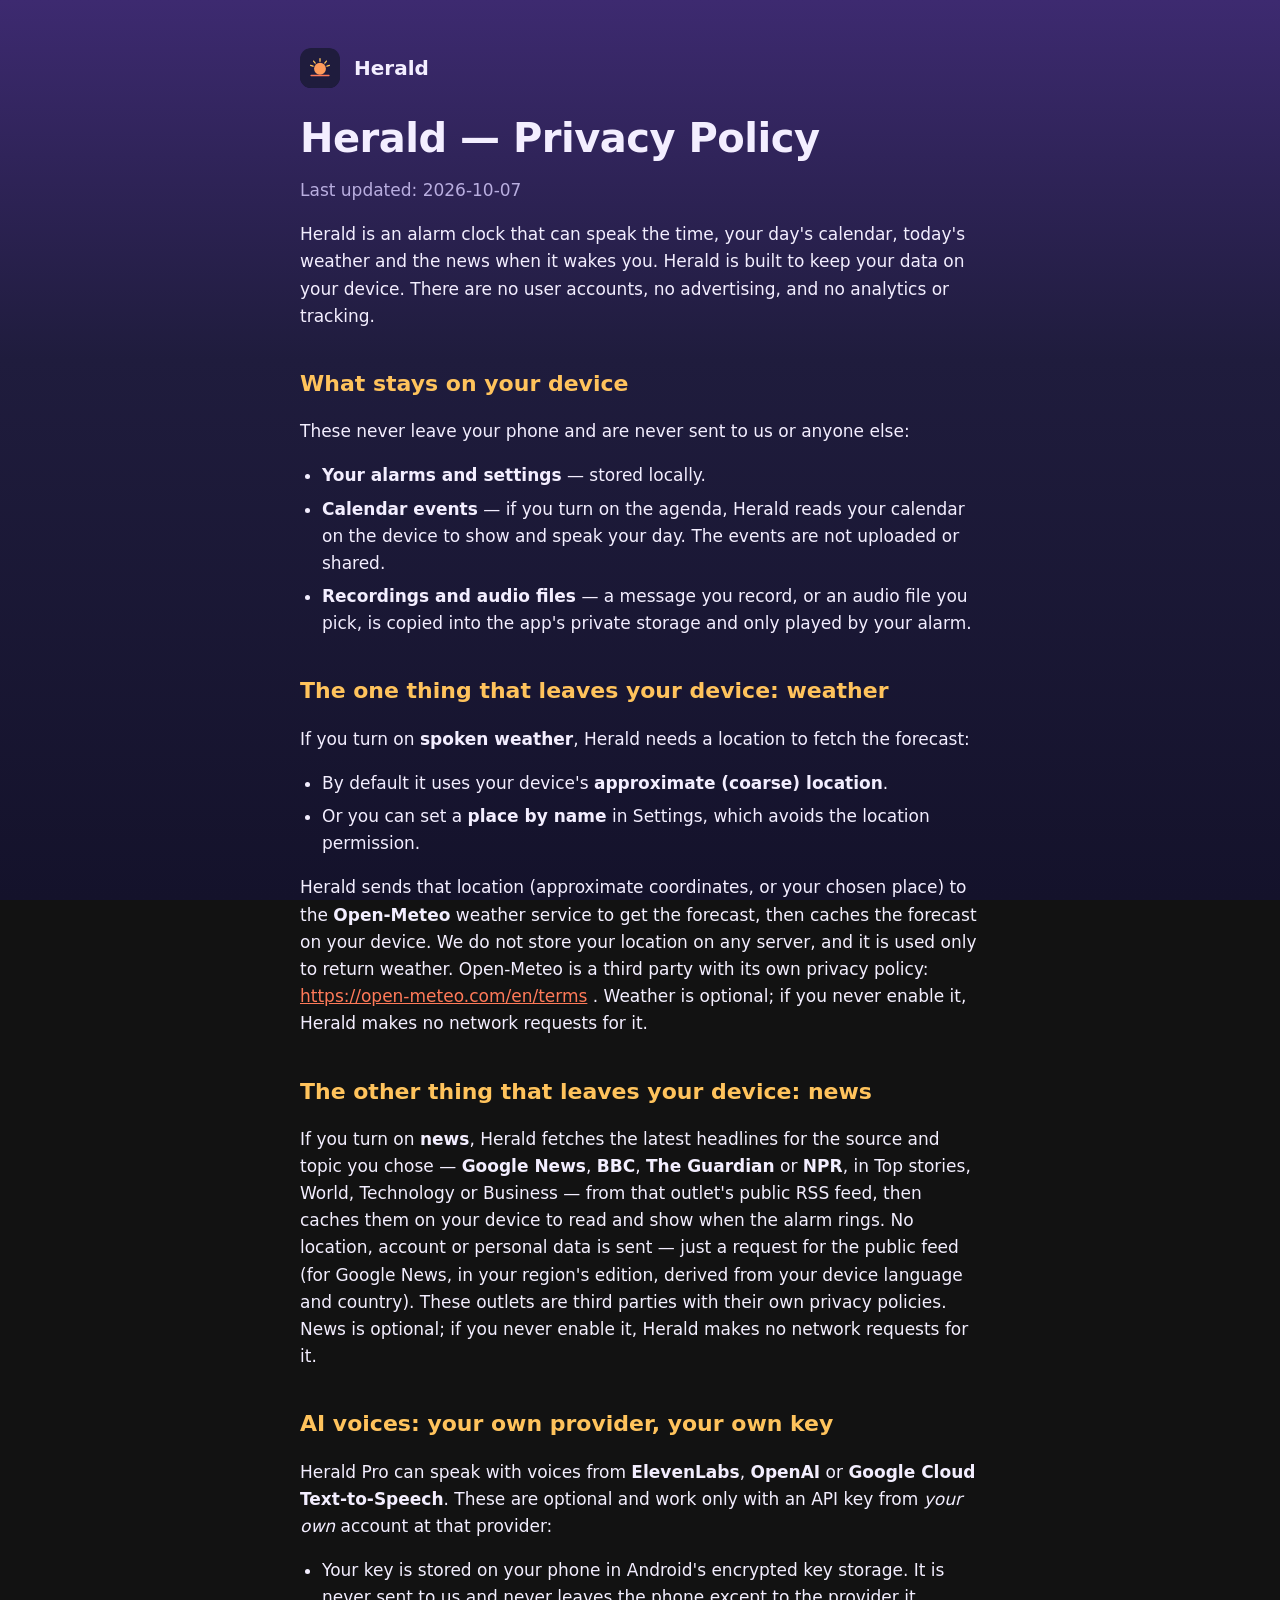
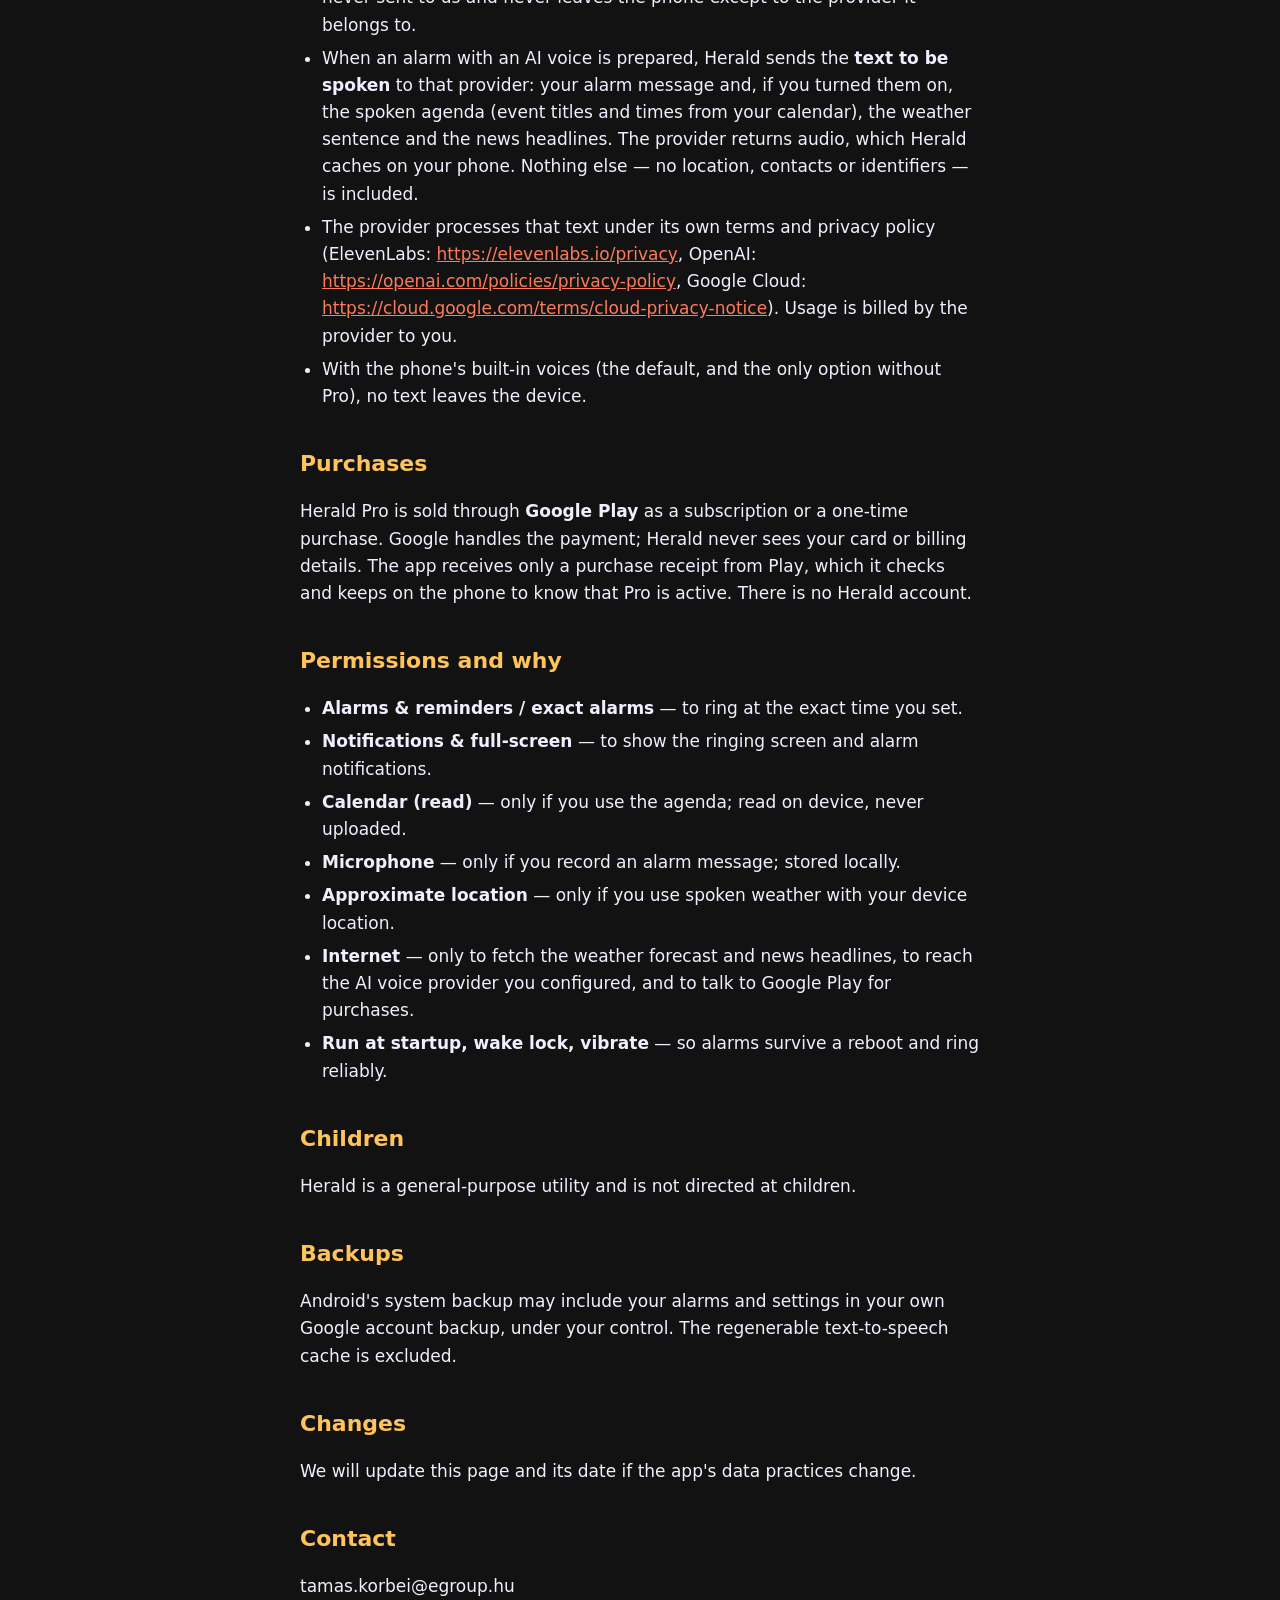
==== privacy.html @ 9652ef7a "Herald site: landing page and privacy policy Static pages for GitHub Pages; the policy is rendered f" ====
<!doctype html>
<html lang="en">
<head>
<meta charset="utf-8">
<meta name="viewport" content="width=device-width,initial-scale=1">
<title>Herald — Privacy Policy</title>
<meta name="description" content="How the Herald alarm clock for Android handles your data: everything stays on your phone except the optional weather, news and AI-voice requests you turn on.">
<link rel="stylesheet" href="style.css">
</head>
<body>
<main>
<header><svg class="mark" viewBox="0 0 108 108" width="40" height="40" aria-hidden="true"><rect width="108" height="108" rx="24" fill="#1F1C3D"/><path d="M54,36 L54,29 M41.1,40.7 L36.6,35.3 M66.9,40.7 L71.4,35.3 M35.2,49.2 L28.6,46.8 M72.8,49.2 L79.4,46.8" stroke="#FFC35C" stroke-width="3.5" stroke-linecap="round" fill="none"/><circle cx="54" cy="56" r="16" fill="#FF9C5B"/><path d="M30,74 L78,74" stroke="#FF7A59" stroke-width="4" stroke-linecap="round"/></svg><a href="./">Herald</a></header>
<h1>Herald — Privacy Policy</h1>
<p class="muted">Last updated: 2026-10-07</p>
<p>Herald is an alarm clock that can speak the time, your day's calendar, today's weather and the news when it wakes you. Herald is built to keep your data on your device. There are no user accounts, no advertising, and no analytics or tracking.</p>
<h2>What stays on your device</h2>
<p>These never leave your phone and are never sent to us or anyone else:</p>
<ul>
<li><strong>Your alarms and settings</strong> — stored locally.</li>
<li><strong>Calendar events</strong> — if you turn on the agenda, Herald reads your calendar on the device to show and speak your day. The events are not uploaded or shared.</li>
<li><strong>Recordings and audio files</strong> — a message you record, or an audio file you pick, is copied into the app's private storage and only played by your alarm.</li>
</ul>
<h2>The one thing that leaves your device: weather</h2>
<p>If you turn on <strong>spoken weather</strong>, Herald needs a location to fetch the forecast:</p>
<ul>
<li>By default it uses your device's <strong>approximate (coarse) location</strong>.</li>
<li>Or you can set a <strong>place by name</strong> in Settings, which avoids the location permission.</li>
</ul>
<p>Herald sends that location (approximate coordinates, or your chosen place) to the <strong>Open-Meteo</strong> weather service to get the forecast, then caches the forecast on your device. We do not store your location on any server, and it is used only to return weather. Open-Meteo is a third party with its own privacy policy: <a href="https://open-meteo.com/en/terms">https://open-meteo.com/en/terms</a> . Weather is optional; if you never enable it, Herald makes no network requests for it.</p>
<h2>The other thing that leaves your device: news</h2>
<p>If you turn on <strong>news</strong>, Herald fetches the latest headlines for the source and topic you chose — <strong>Google News</strong>, <strong>BBC</strong>, <strong>The Guardian</strong> or <strong>NPR</strong>, in Top stories, World, Technology or Business — from that outlet's public RSS feed, then caches them on your device to read and show when the alarm rings. No location, account or personal data is sent — just a request for the public feed (for Google News, in your region's edition, derived from your device language and country). These outlets are third parties with their own privacy policies. News is optional; if you never enable it, Herald makes no network requests for it.</p>
<h2>AI voices: your own provider, your own key</h2>
<p>Herald Pro can speak with voices from <strong>ElevenLabs</strong>, <strong>OpenAI</strong> or <strong>Google Cloud Text-to-Speech</strong>. These are optional and work only with an API key from <em>your own</em> account at that provider:</p>
<ul>
<li>Your key is stored on your phone in Android's encrypted key storage. It is never sent to us and never leaves the phone except to the provider it belongs to.</li>
<li>When an alarm with an AI voice is prepared, Herald sends the <strong>text to be spoken</strong> to that provider: your alarm message and, if you turned them on, the spoken agenda (event titles and times from your calendar), the weather sentence and the news headlines. The provider returns audio, which Herald caches on your phone. Nothing else — no location, contacts or identifiers — is included.</li>
<li>The provider processes that text under its own terms and privacy policy (ElevenLabs: <a href="https://elevenlabs.io/privacy">https://elevenlabs.io/privacy</a>, OpenAI: <a href="https://openai.com/policies/privacy-policy">https://openai.com/policies/privacy-policy</a>, Google Cloud: <a href="https://cloud.google.com/terms/cloud-privacy-notice">https://cloud.google.com/terms/cloud-privacy-notice</a>). Usage is billed by the provider to you.</li>
<li>With the phone's built-in voices (the default, and the only option without Pro), no text leaves the device.</li>
</ul>
<h2>Purchases</h2>
<p>Herald Pro is sold through <strong>Google Play</strong> as a subscription or a one-time purchase. Google handles the payment; Herald never sees your card or billing details. The app receives only a purchase receipt from Play, which it checks and keeps on the phone to know that Pro is active. There is no Herald account.</p>
<h2>Permissions and why</h2>
<ul>
<li><strong>Alarms &amp; reminders / exact alarms</strong> — to ring at the exact time you set.</li>
<li><strong>Notifications &amp; full-screen</strong> — to show the ringing screen and alarm notifications.</li>
<li><strong>Calendar (read)</strong> — only if you use the agenda; read on device, never uploaded.</li>
<li><strong>Microphone</strong> — only if you record an alarm message; stored locally.</li>
<li><strong>Approximate location</strong> — only if you use spoken weather with your device location.</li>
<li><strong>Internet</strong> — only to fetch the weather forecast and news headlines, to reach the AI voice provider you configured, and to talk to Google Play for purchases.</li>
<li><strong>Run at startup, wake lock, vibrate</strong> — so alarms survive a reboot and ring reliably.</li>
</ul>
<h2>Children</h2>
<p>Herald is a general-purpose utility and is not directed at children.</p>
<h2>Backups</h2>
<p>Android's system backup may include your alarms and settings in your own Google account backup, under your control. The regenerable text-to-speech cache is excluded.</p>
<h2>Changes</h2>
<p>We will update this page and its date if the app's data practices change.</p>
<h2>Contact</h2>
<p>tamas.korbei@egroup.hu</p>
</main>
</body>
</html>
---- style.css ----
:root{--bg:#14122B;--card:#1F1C3D;--fg:#F3EEFF;--muted:#B9AEE0;--amber:#FFC35C;--coral:#FF7A59;--mint:#8FE3C4}
*{box-sizing:border-box}
html{color-scheme:dark}
body{margin:0;background:linear-gradient(180deg,#3D2A70 0,#1F1C3D 40%,#14122B 100%) fixed;color:var(--fg);
     font:17px/1.6 system-ui,-apple-system,"Segoe UI",Roboto,sans-serif}
main{max-width:720px;margin:0 auto;padding:48px 20px 80px}
header{display:flex;align-items:center;gap:14px;margin-bottom:28px}
header a{color:inherit;text-decoration:none;font-weight:700;font-size:20px}
.mark{width:40px;height:40px;border-radius:11px;background:linear-gradient(180deg,#3D2A70,#14122B);display:grid;place-items:center}
h1{font-size:40px;line-height:1.1;margin:0 0 8px;letter-spacing:-.5px}
h2{font-size:22px;margin:36px 0 10px;color:var(--amber)}
p,li{color:var(--fg)}
.muted{color:var(--muted)}
a{color:var(--coral)}
ul{padding-left:22px}
li{margin:6px 0}
.card{background:rgba(31,28,61,.75);border:1px solid rgba(255,255,255,.08);border-radius:20px;padding:22px 24px;margin:18px 0}
.cta{display:inline-block;margin-top:12px;padding:12px 22px;border-radius:999px;background:linear-gradient(90deg,var(--coral),var(--amber));color:#2A1B4F;font-weight:800;text-decoration:none}
footer{margin-top:48px;color:var(--muted);font-size:14px}
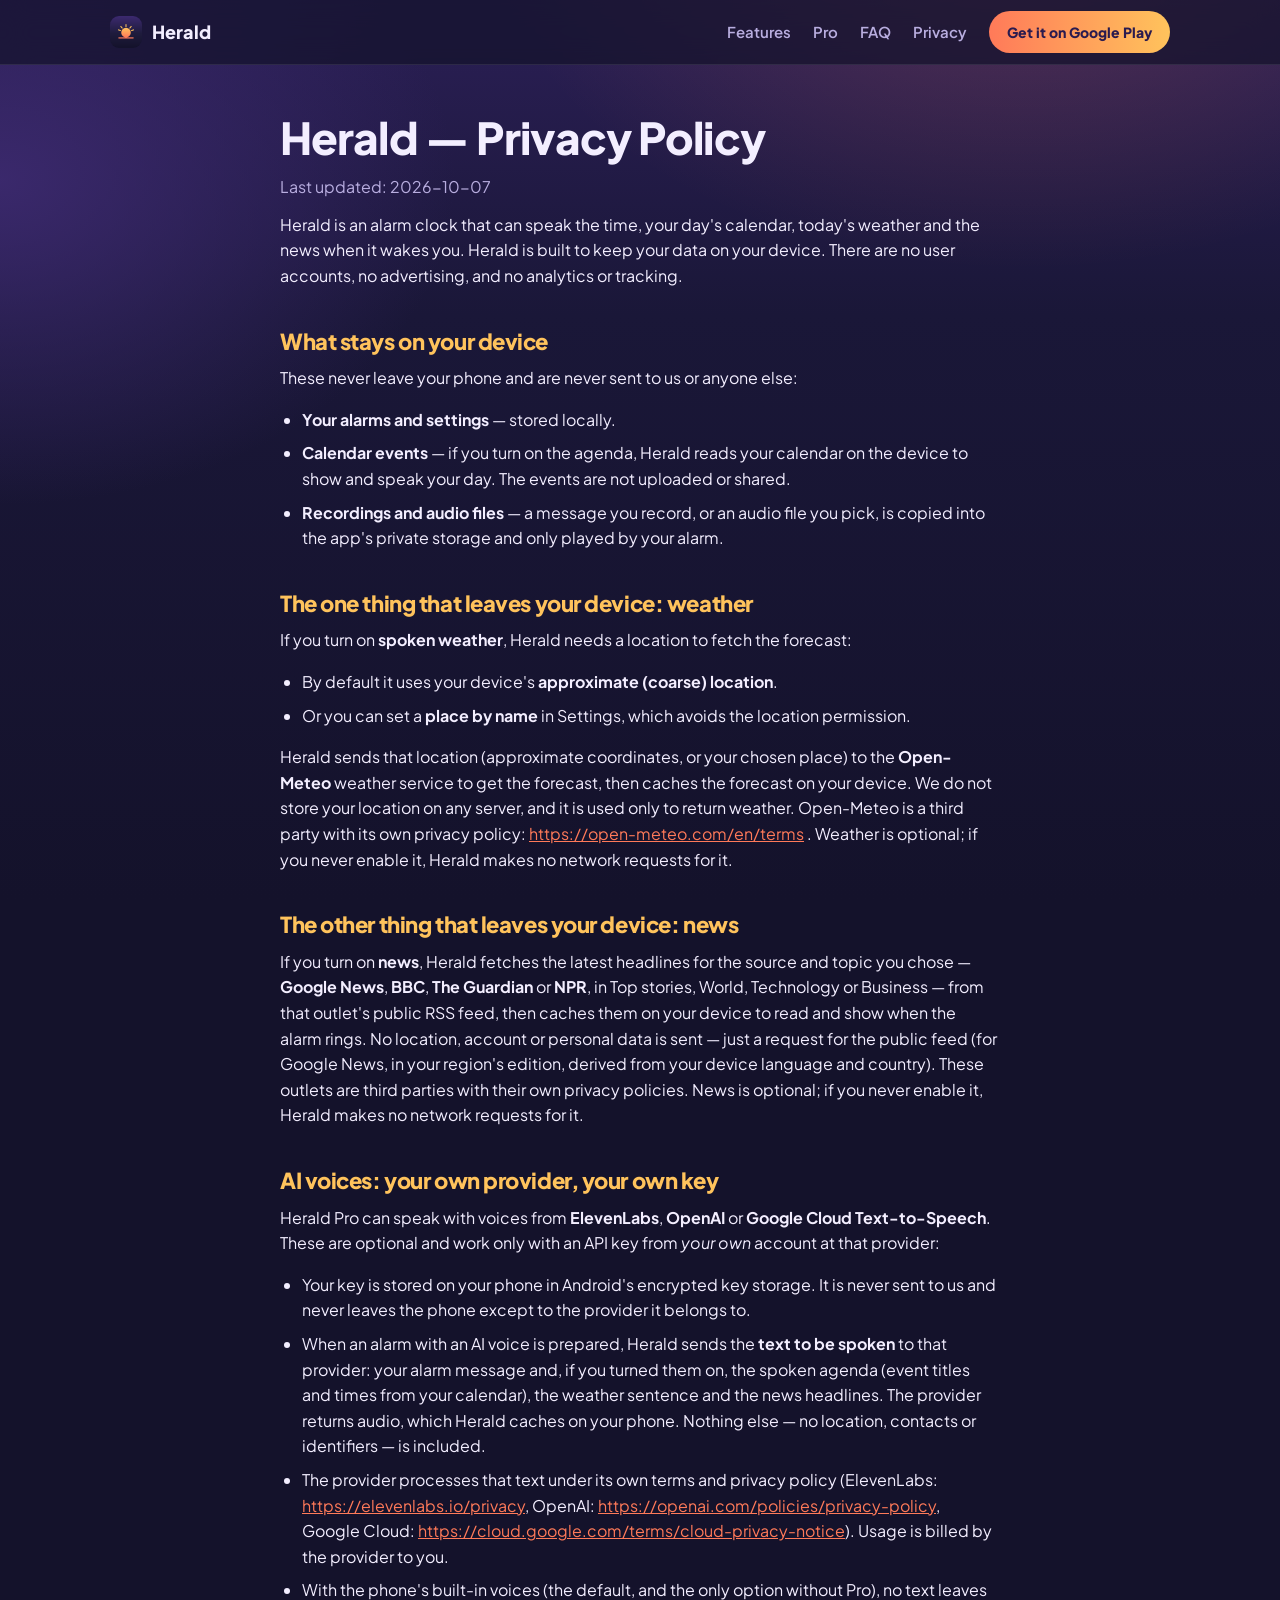
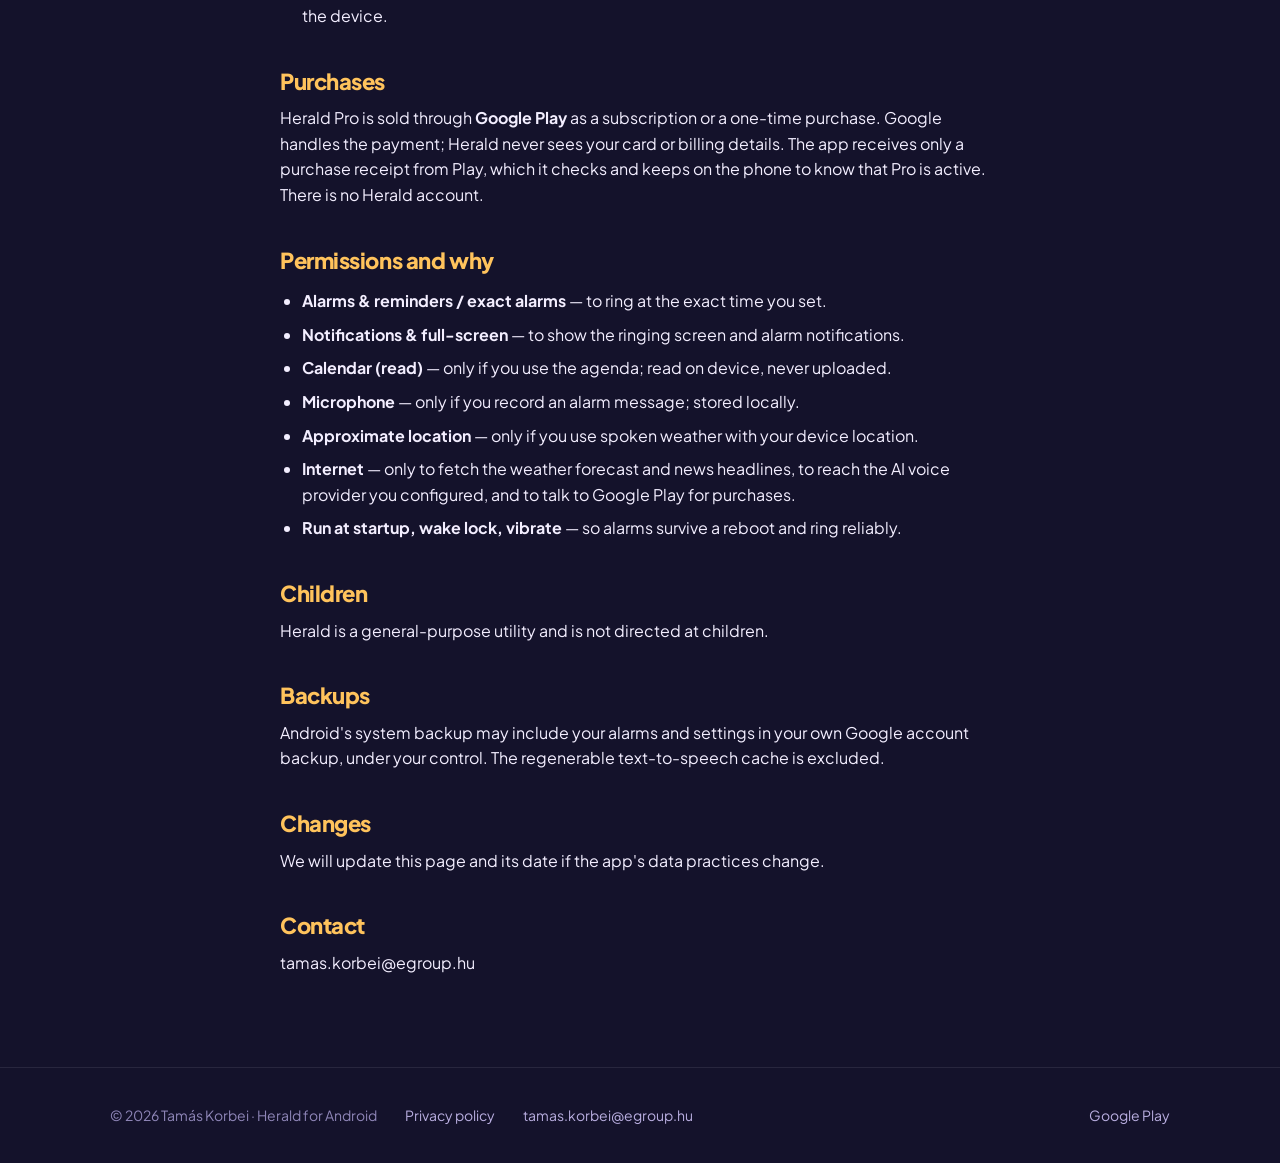
==== commit 5f56904f: "Full landing page: hero, sample morning, features, screens, Pro pricing, privacy, FAQ Co-Authored-By" ====
--- a/privacy.html
+++ b/privacy.html
@@ -5,11 +5,27 @@
 <meta name="viewport" content="width=device-width,initial-scale=1">
 <title>Herald — Privacy Policy</title>
 <meta name="description" content="How the Herald alarm clock for Android handles your data: everything stays on your phone except the optional weather, news and AI-voice requests you turn on.">
+<link rel="icon" href="img/icon-512.png">
+<link rel="preconnect" href="https://fonts.googleapis.com">
+<link rel="stylesheet" href="https://fonts.googleapis.com/css2?family=Plus+Jakarta+Sans:wght@500;600;700;800&display=swap">
 <link rel="stylesheet" href="style.css">
 </head>
 <body>
-<main>
-<header><svg class="mark" viewBox="0 0 108 108" width="40" height="40" aria-hidden="true"><rect width="108" height="108" rx="24" fill="#1F1C3D"/><path d="M54,36 L54,29 M41.1,40.7 L36.6,35.3 M66.9,40.7 L71.4,35.3 M35.2,49.2 L28.6,46.8 M72.8,49.2 L79.4,46.8" stroke="#FFC35C" stroke-width="3.5" stroke-linecap="round" fill="none"/><circle cx="54" cy="56" r="16" fill="#FF9C5B"/><path d="M30,74 L78,74" stroke="#FF7A59" stroke-width="4" stroke-linecap="round"/></svg><a href="./">Herald</a></header>
+
+<div class="nav">
+  <div class="wrap">
+    <a class="brand" href="./"><img src="img/icon-512.png" alt="" width="32" height="32">Herald</a>
+    <nav>
+      <a href="./#features">Features</a>
+      <a href="./#pro">Pro</a>
+      <a href="./#faq">FAQ</a>
+      <a href="privacy.html">Privacy</a>
+    </nav>
+    <a class="btn btn-primary" href="https://play.google.com/store/apps/details?id=hu.korbei.herald">Get it on Google Play</a>
+  </div>
+</div>
+
+<main class="doc">
 <h1>Herald — Privacy Policy</h1>
 <p class="muted">Last updated: 2026-10-07</p>
 <p>Herald is an alarm clock that can speak the time, your day's calendar, today's weather and the news when it wakes you. Herald is built to keep your data on your device. There are no user accounts, no advertising, and no analytics or tracking.</p>
@@ -58,5 +74,15 @@
 <h2>Contact</h2>
 <p>tamas.korbei@egroup.hu</p>
 </main>
+
+<footer>
+  <div class="wrap">
+    <span>© 2026 Tamás Korbei · Herald for Android</span>
+    <a href="privacy.html">Privacy policy</a>
+    <a href="mailto:tamas.korbei@egroup.hu">tamas.korbei@egroup.hu</a>
+    <a class="sp" href="https://play.google.com/store/apps/details?id=hu.korbei.herald">Google Play</a>
+  </div>
+</footer>
+
 </body>
 </html>
--- a/style.css
+++ b/style.css
@@ -1,19 +1,130 @@
-:root{--bg:#14122B;--card:#1F1C3D;--fg:#F3EEFF;--muted:#B9AEE0;--amber:#FFC35C;--coral:#FF7A59;--mint:#8FE3C4}
+/* Herald site — Daybreak palette, dark by design (matches the app). */
+:root{
+  --bg:#14122B; --bg2:#1F1C3D; --sky:#3D2A70; --card:rgba(31,28,61,.72); --line:rgba(243,238,255,.09);
+  --fg:#F3EEFF; --muted:#B9AEE0; --dim:#8F86B8;
+  --amber:#FFC35C; --coral:#FF7A59; --mint:#8FE3C4; --lilac:#C9B8FF; --ink:#2A1B4F;
+  --grad:linear-gradient(90deg,var(--coral),var(--amber));
+  --radius:22px; --max:1100px;
+}
 *{box-sizing:border-box}
-html{color-scheme:dark}
-body{margin:0;background:linear-gradient(180deg,#3D2A70 0,#1F1C3D 40%,#14122B 100%) fixed;color:var(--fg);
-     font:17px/1.6 system-ui,-apple-system,"Segoe UI",Roboto,sans-serif}
-main{max-width:720px;margin:0 auto;padding:48px 20px 80px}
-header{display:flex;align-items:center;gap:14px;margin-bottom:28px}
-header a{color:inherit;text-decoration:none;font-weight:700;font-size:20px}
-.mark{width:40px;height:40px;border-radius:11px;background:linear-gradient(180deg,#3D2A70,#14122B);display:grid;place-items:center}
-h1{font-size:40px;line-height:1.1;margin:0 0 8px;letter-spacing:-.5px}
-h2{font-size:22px;margin:36px 0 10px;color:var(--amber)}
-p,li{color:var(--fg)}
-.muted{color:var(--muted)}
+html{color-scheme:dark;scroll-behavior:smooth;-webkit-text-size-adjust:100%}
+body{margin:0;background:var(--bg);color:var(--fg);font:16px/1.6 "Plus Jakarta Sans",system-ui,-apple-system,"Segoe UI",Roboto,sans-serif}
+body::before{content:"";position:fixed;inset:0;z-index:-1;background:
+  radial-gradient(900px 600px at 80% -10%,rgba(255,122,89,.22),transparent 60%),
+  radial-gradient(700px 500px at 0% 20%,rgba(61,42,112,.9),transparent 65%),
+  linear-gradient(180deg,#2B1F56 0,#1A1738 35%,#14122B 100%)}
+img{max-width:100%;display:block}
 a{color:var(--coral)}
-ul{padding-left:22px}
-li{margin:6px 0}
-.card{background:rgba(31,28,61,.75);border:1px solid rgba(255,255,255,.08);border-radius:20px;padding:22px 24px;margin:18px 0}
-.cta{display:inline-block;margin-top:12px;padding:12px 22px;border-radius:999px;background:linear-gradient(90deg,var(--coral),var(--amber));color:#2A1B4F;font-weight:800;text-decoration:none}
-footer{margin-top:48px;color:var(--muted);font-size:14px}
+h1,h2,h3{line-height:1.12;letter-spacing:-.02em;margin:0;text-wrap:balance}
+h1{font-size:clamp(38px,6vw,64px);font-weight:800}
+h2{font-size:clamp(28px,4vw,40px);font-weight:800}
+h3{font-size:20px;font-weight:700}
+p{margin:0}
+.wrap{max-width:var(--max);margin:0 auto;padding-inline:20px}
+.eyebrow{display:inline-block;font-size:12px;font-weight:800;letter-spacing:.16em;text-transform:uppercase;color:var(--amber);margin-bottom:14px}
+.lead{font-size:clamp(17px,2vw,20px);color:var(--muted);max-width:60ch}
+section{padding-block:clamp(56px,9vw,110px)}
+.btn{display:inline-flex;align-items:center;gap:10px;padding:14px 24px;border-radius:999px;font-weight:800;text-decoration:none;transition:transform .15s}
+.btn:hover{transform:translateY(-1px)}
+.btn-primary{background:var(--grad);color:var(--ink)}
+.btn-ghost{color:var(--fg);border:1px solid rgba(243,238,255,.22)}
+.btn svg{width:20px;height:20px}
+
+/* nav */
+.nav{position:sticky;top:0;z-index:10;backdrop-filter:blur(14px);background:rgba(20,18,43,.72);border-bottom:1px solid var(--line)}
+.nav .wrap{display:flex;align-items:center;gap:22px;height:64px}
+.brand{display:flex;align-items:center;gap:10px;color:var(--fg);text-decoration:none;font-weight:800;font-size:18px}
+.brand img{width:32px;height:32px;border-radius:9px}
+.nav nav{margin-left:auto;display:flex;gap:22px}
+.nav nav a{color:var(--muted);text-decoration:none;font-weight:600;font-size:15px}
+.nav nav a:hover{color:var(--fg)}
+.nav .btn{padding:10px 18px;font-size:14px}
+@media (max-width:720px){.nav nav{display:none}}
+
+/* hero */
+.hero .wrap{display:grid;grid-template-columns:1.1fr .9fr;gap:48px;align-items:center}
+.hero-actions{display:flex;flex-wrap:wrap;gap:12px;margin-top:28px}
+.hero-note{margin-top:16px;color:var(--dim);font-size:14px}
+.phone{width:min(320px,80vw);margin:0 auto;padding:12px;border-radius:44px;background:#0B0A18;box-shadow:0 40px 90px rgba(0,0,0,.55),0 0 0 1px rgba(255,255,255,.08)}
+.phone img{border-radius:34px}
+.hero .phone{transform:rotate(-2deg)}
+@media (max-width:860px){.hero .wrap{grid-template-columns:1fr}.hero .phone{transform:none;margin-top:12px}}
+
+/* sample morning */
+.sample{background:var(--card);border:1px solid var(--line);border-radius:var(--radius);padding:28px;max-width:760px;margin:36px auto 0}
+.sample ol{list-style:none;margin:0;padding:0;display:grid;gap:14px}
+.sample li{display:grid;grid-template-columns:34px 1fr;gap:14px;align-items:start}
+.sample .dot{width:34px;height:34px;border-radius:10px;display:grid;place-items:center;font-size:16px}
+.sample .who{font-size:12px;font-weight:800;letter-spacing:.12em;text-transform:uppercase;color:var(--dim)}
+.sample q{font-size:17px}
+.sample q::before,.sample q::after{color:var(--amber)}
+
+/* features */
+.grid{display:grid;grid-template-columns:repeat(3,1fr);gap:18px;margin-top:40px}
+@media (max-width:900px){.grid{grid-template-columns:repeat(2,1fr)}}
+@media (max-width:560px){.grid{grid-template-columns:1fr}}
+.feature{background:var(--card);border:1px solid var(--line);border-radius:var(--radius);padding:24px}
+.feature .ico{width:44px;height:44px;border-radius:13px;display:grid;place-items:center;margin-bottom:16px;color:var(--ink)}
+.feature p{color:var(--muted);margin-top:8px;font-size:15px}
+.tag{display:inline-block;margin-top:14px;font-size:11px;font-weight:800;letter-spacing:.12em;text-transform:uppercase;padding:4px 10px;border-radius:999px;background:rgba(255,195,92,.14);color:var(--amber)}
+.tag.free{background:rgba(143,227,196,.14);color:var(--mint)}
+
+/* screens */
+.screens{display:grid;grid-template-columns:repeat(4,1fr);gap:22px;margin-top:40px}
+@media (max-width:900px){.screens{grid-template-columns:repeat(2,1fr)}}
+.screens figure{margin:0;text-align:center}
+.screens .phone{width:100%;padding:8px;border-radius:30px}
+.screens .phone img{border-radius:24px}
+.screens figcaption{margin-top:14px;color:var(--muted);font-size:14px}
+
+/* pro */
+.pro-head{display:grid;grid-template-columns:1fr 1fr;gap:40px;align-items:end}
+@media (max-width:860px){.pro-head{grid-template-columns:1fr}}
+.compare{margin-top:36px;border:1px solid var(--line);border-radius:var(--radius);overflow:hidden;background:var(--card)}
+.compare table{width:100%;border-collapse:collapse;font-size:15px}
+.compare th,.compare td{padding:14px 18px;border-bottom:1px solid var(--line);text-align:left}
+.compare th{font-size:12px;letter-spacing:.12em;text-transform:uppercase;color:var(--dim)}
+.compare td:nth-child(2),.compare td:nth-child(3),.compare th:nth-child(2),.compare th:nth-child(3){text-align:center;width:110px}
+.compare tr:last-child td{border-bottom:0}
+.yes{color:var(--mint);font-weight:800}.no{color:var(--dim)}
+.plans{display:grid;grid-template-columns:repeat(3,1fr);gap:18px;margin-top:28px}
+@media (max-width:760px){.plans{grid-template-columns:1fr}}
+.plan{background:var(--card);border:1px solid var(--line);border-radius:var(--radius);padding:24px;position:relative}
+.plan.hot{border-color:var(--amber);box-shadow:0 0 0 1px var(--amber) inset}
+.plan .badge{position:absolute;top:-12px;right:18px;background:var(--grad);color:var(--ink);font-size:11px;font-weight:800;letter-spacing:.1em;text-transform:uppercase;padding:5px 10px;border-radius:999px}
+.plan .name{font-size:13px;font-weight:800;letter-spacing:.12em;text-transform:uppercase;color:var(--dim)}
+.plan .price{font-size:36px;font-weight:800;margin-top:6px;font-variant-numeric:tabular-nums}
+.plan .price small{font-size:14px;font-weight:600;color:var(--muted)}
+.plan p{color:var(--muted);margin-top:10px;font-size:14px}
+.fine{margin-top:18px;color:var(--dim);font-size:13px;max-width:70ch}
+
+/* privacy strip */
+.privacy{background:var(--bg2)}
+.privacy .wrap{display:grid;grid-template-columns:1fr 1fr;gap:40px;align-items:center}
+@media (max-width:860px){.privacy .wrap{grid-template-columns:1fr}}
+.checks{list-style:none;padding:0;margin:20px 0 0;display:grid;gap:10px}
+.checks li{display:flex;gap:12px;align-items:start;color:var(--muted)}
+.checks li::before{content:"\2713";color:var(--mint);font-weight:800;flex:none}
+
+/* faq */
+.faq{max-width:760px;margin:36px auto 0;display:grid;gap:10px}
+details{background:var(--card);border:1px solid var(--line);border-radius:16px;padding:16px 20px}
+summary{cursor:pointer;font-weight:700;list-style:none;display:flex;justify-content:space-between;align-items:center}
+summary::-webkit-details-marker{display:none}
+summary::after{content:"+";color:var(--amber);font-size:22px;font-weight:300}
+details[open] summary::after{content:"\2013"}
+details p{color:var(--muted);margin-top:10px}
+
+/* footer */
+footer{border-top:1px solid var(--line);padding-block:36px;color:var(--dim);font-size:14px}
+footer .wrap{display:flex;flex-wrap:wrap;gap:12px 28px;align-items:center}
+footer a{color:var(--muted);text-decoration:none}
+footer .sp{margin-left:auto}
+
+/* policy page */
+.doc{max-width:760px;margin:0 auto;padding:48px 20px 80px}
+.doc h1{font-size:clamp(32px,5vw,44px);margin-bottom:8px}
+.doc h2{font-size:22px;margin:40px 0 10px;color:var(--amber)}
+.doc p{margin:12px 0}
+.doc ul{padding-left:22px}.doc li{margin:8px 0}
+.doc .muted{color:var(--muted)}
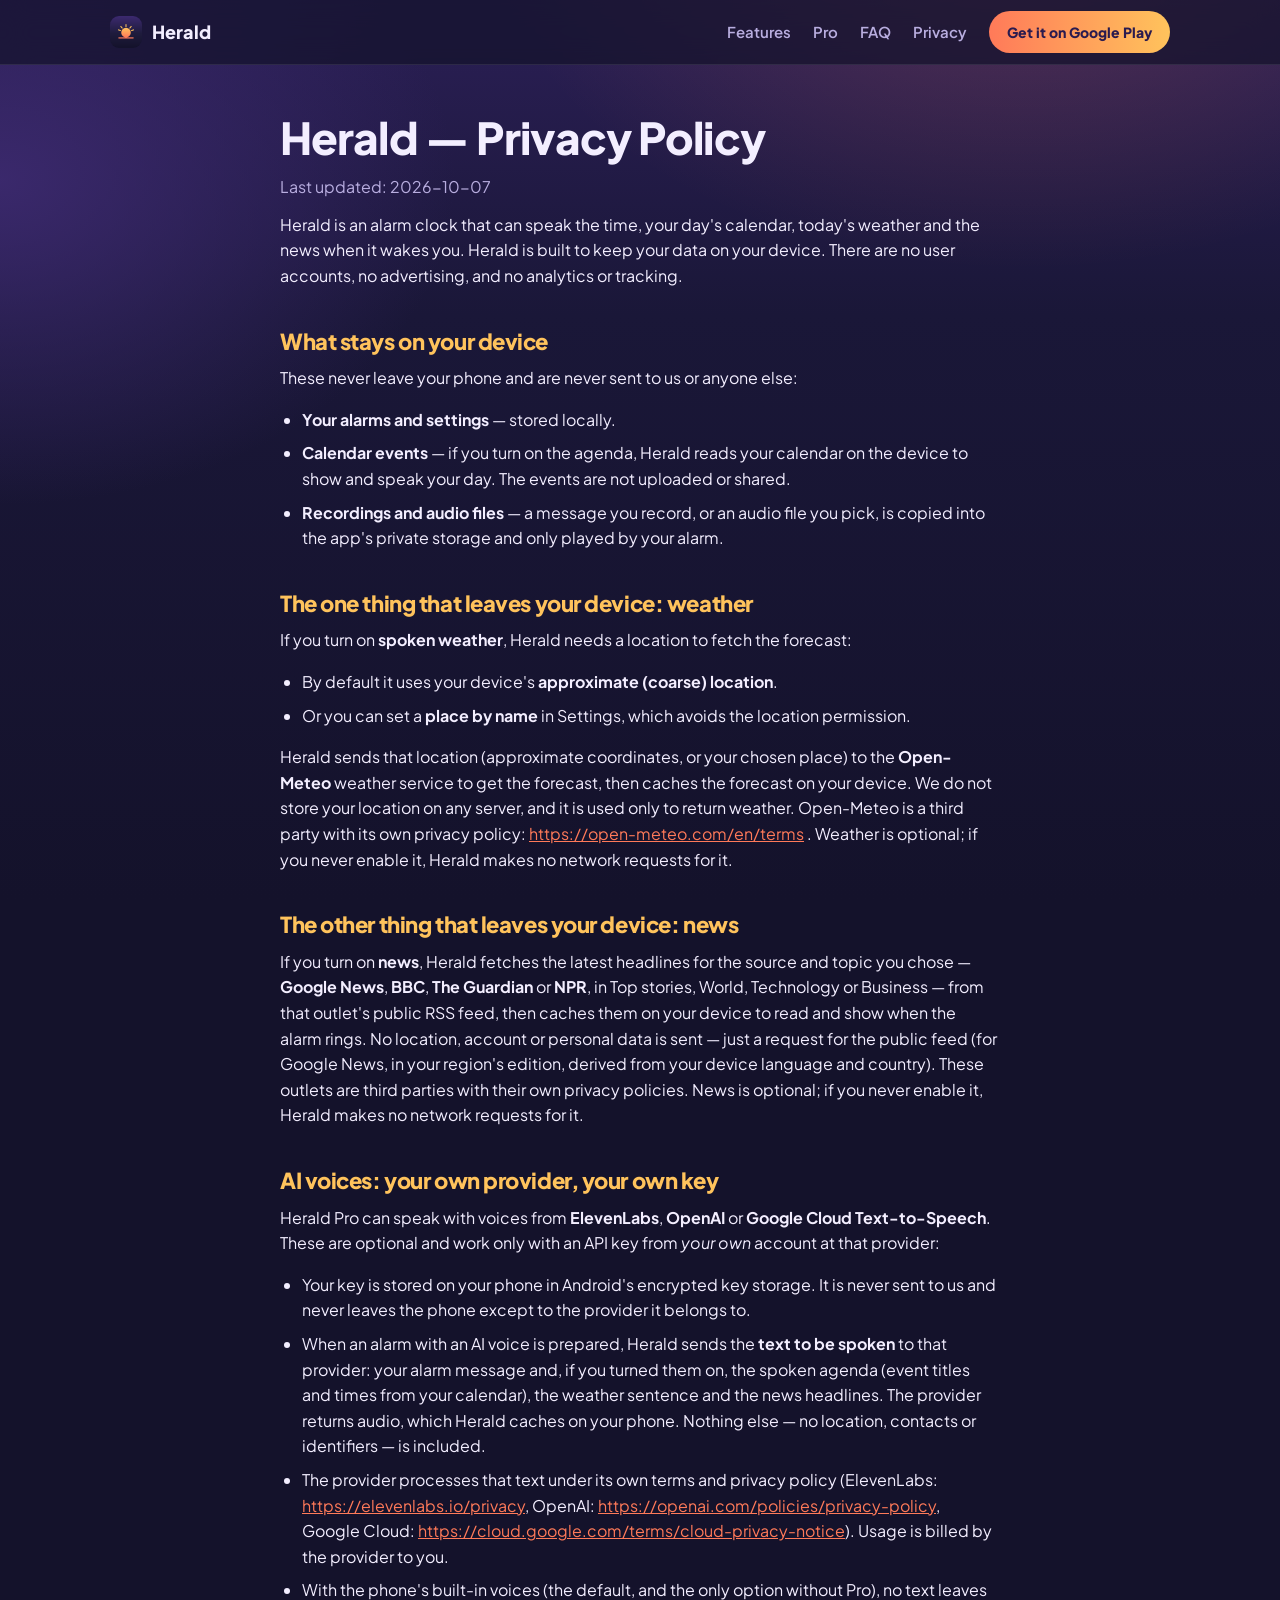
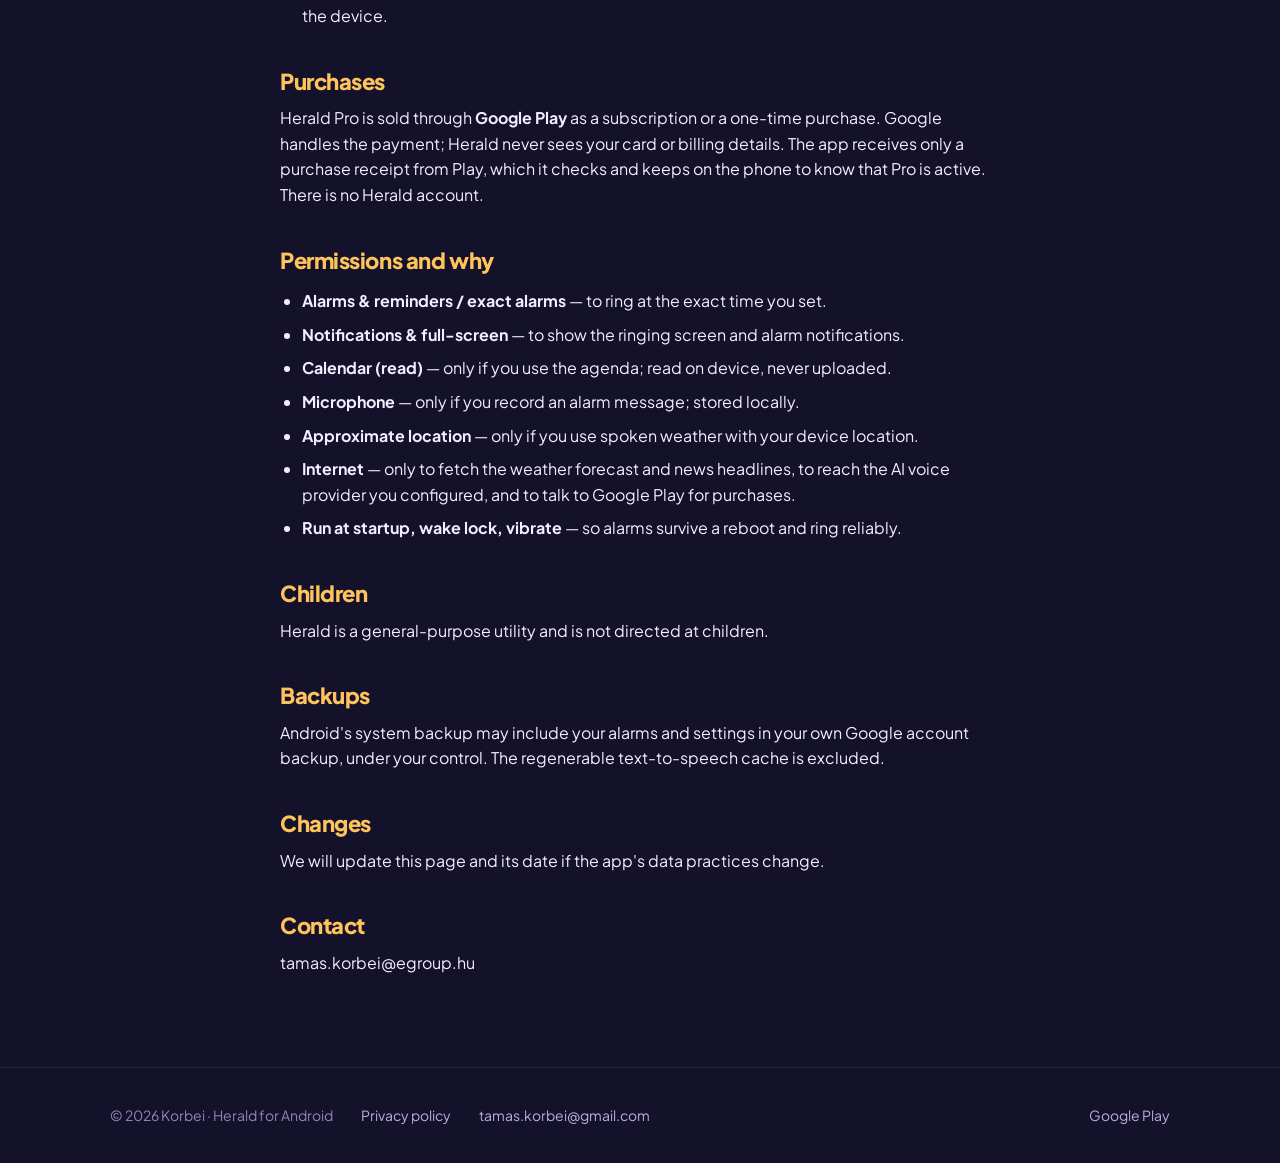
==== commit 4d46bc16: "Restore scroll animations after footer edit; match the policy page footer Co-Authored-By: Claude Fab" ====
--- a/privacy.html
+++ b/privacy.html
@@ -77,9 +77,9 @@
 
 <footer>
   <div class="wrap">
-    <span>© 2026 Tamás Korbei · Herald for Android</span>
+    <span>© 2026 Korbei · Herald for Android</span>
     <a href="privacy.html">Privacy policy</a>
-    <a href="mailto:tamas.korbei@egroup.hu">tamas.korbei@egroup.hu</a>
+    <a href="mailto:tamas.korbei@gmail.com">tamas.korbei@gmail.com</a>
     <a class="sp" href="https://play.google.com/store/apps/details?id=hu.korbei.herald">Google Play</a>
   </div>
 </footer>
--- a/style.css
+++ b/style.css
@@ -13,7 +13,7 @@
   radial-gradient(900px 600px at 80% -10%,rgba(255,122,89,.22),transparent 60%),
   radial-gradient(700px 500px at 0% 20%,rgba(61,42,112,.9),transparent 65%),
   linear-gradient(180deg,#2B1F56 0,#1A1738 35%,#14122B 100%)}
-img{max-width:100%;display:block}
+img{max-width:100%;height:auto;display:block}
 a{color:var(--coral)}
 h1,h2,h3{line-height:1.12;letter-spacing:-.02em;margin:0;text-wrap:balance}
 h1{font-size:clamp(38px,6vw,64px);font-weight:800}
@@ -128,3 +128,19 @@
 .doc p{margin:12px 0}
 .doc ul{padding-left:22px}.doc li{margin:8px 0}
 .doc .muted{color:var(--muted)}
+
+/* scroll reveal — progressive: without JS everything is simply visible */
+.js .reveal{opacity:0;transform:translateY(26px);transition:opacity .7s ease,transform .8s cubic-bezier(.2,.7,.2,1);transition-delay:var(--d,0s);will-change:opacity,transform}
+.js .reveal.in{opacity:1;transform:none}
+.js .reveal-scale{transform:translateY(26px) scale(.96)}
+.js .reveal-scale.in{transform:none}
+@keyframes float{0%,100%{transform:rotate(-2deg) translateY(0)}50%{transform:rotate(-2deg) translateY(-12px)}}
+.js .hero .phone.in{animation:float 7s ease-in-out 1s infinite}
+@media (max-width:860px){.js .hero .phone.in{animation:none}}
+.nav{transition:box-shadow .3s}
+.nav.scrolled{box-shadow:0 10px 30px rgba(0,0,0,.35)}
+@media (prefers-reduced-motion:reduce){
+  .js .reveal{opacity:1;transform:none;transition:none}
+  .js .hero .phone.in{animation:none}
+  html{scroll-behavior:auto}
+}
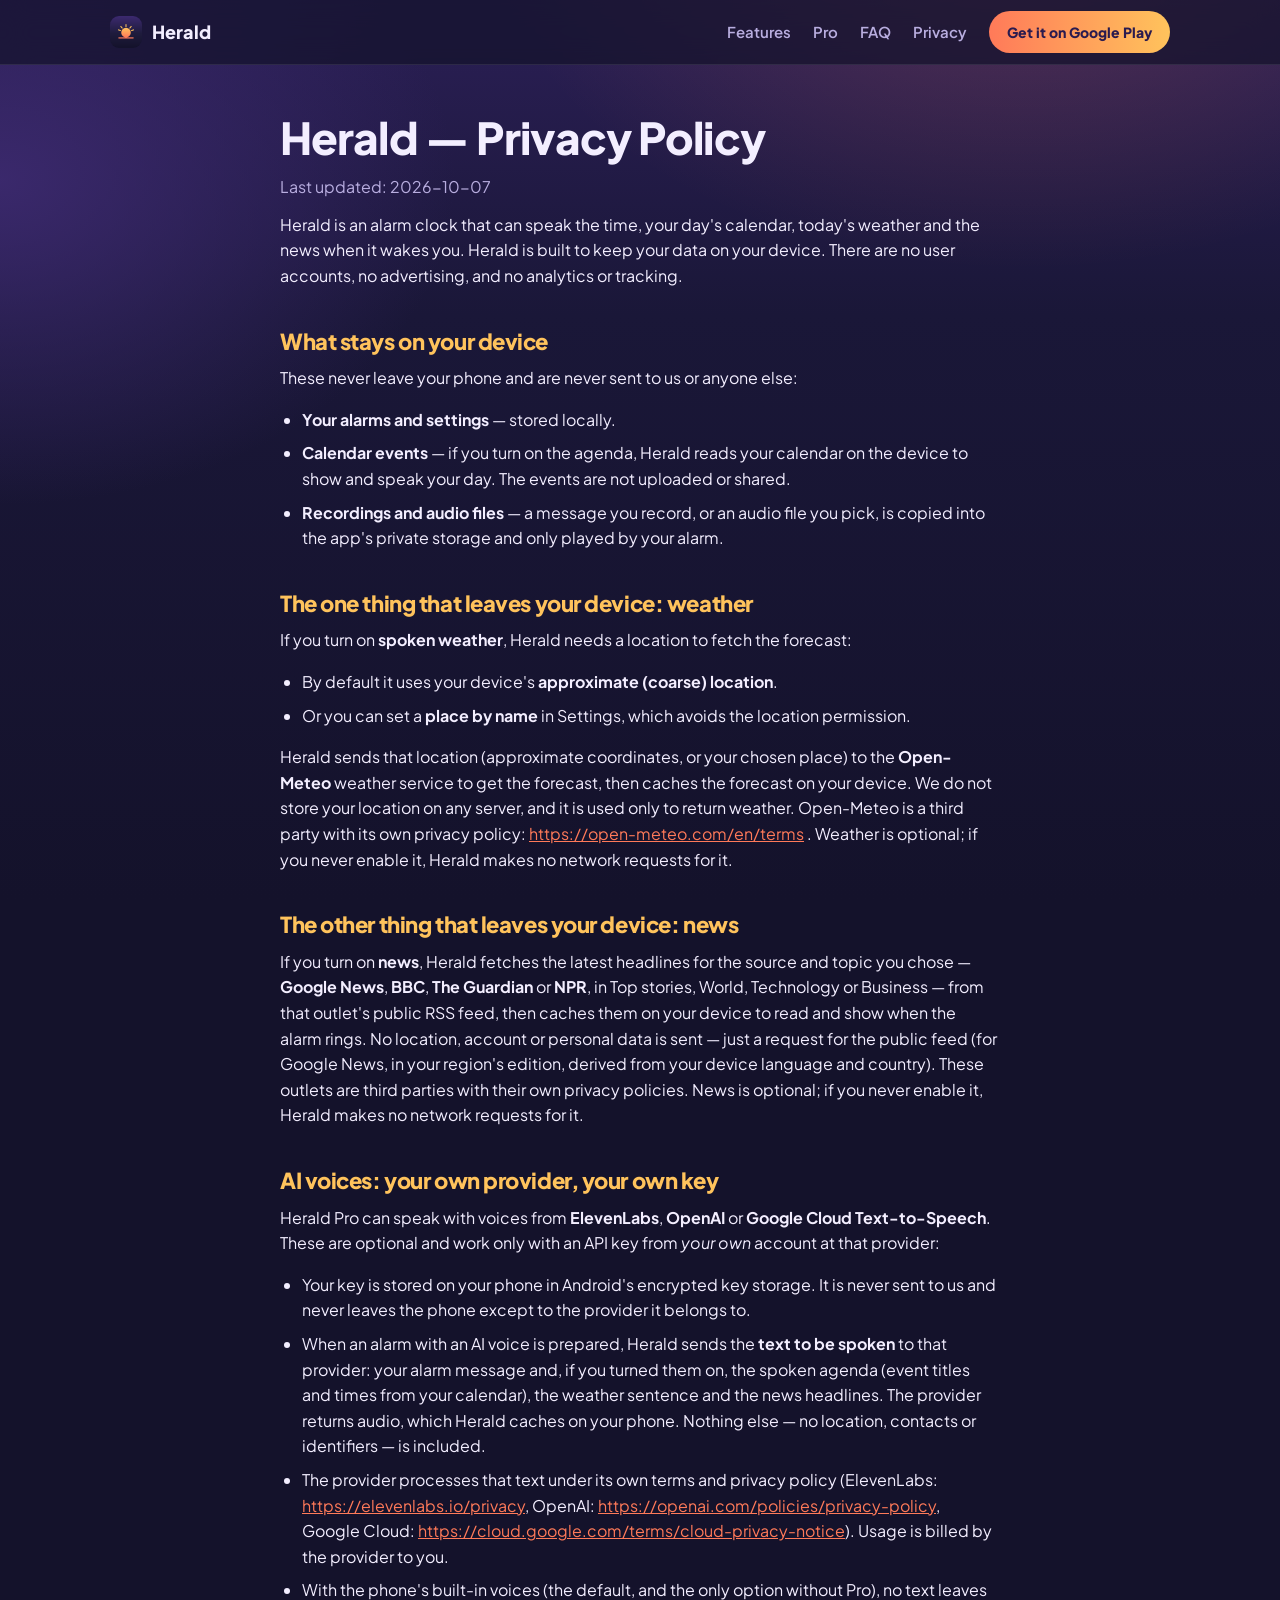
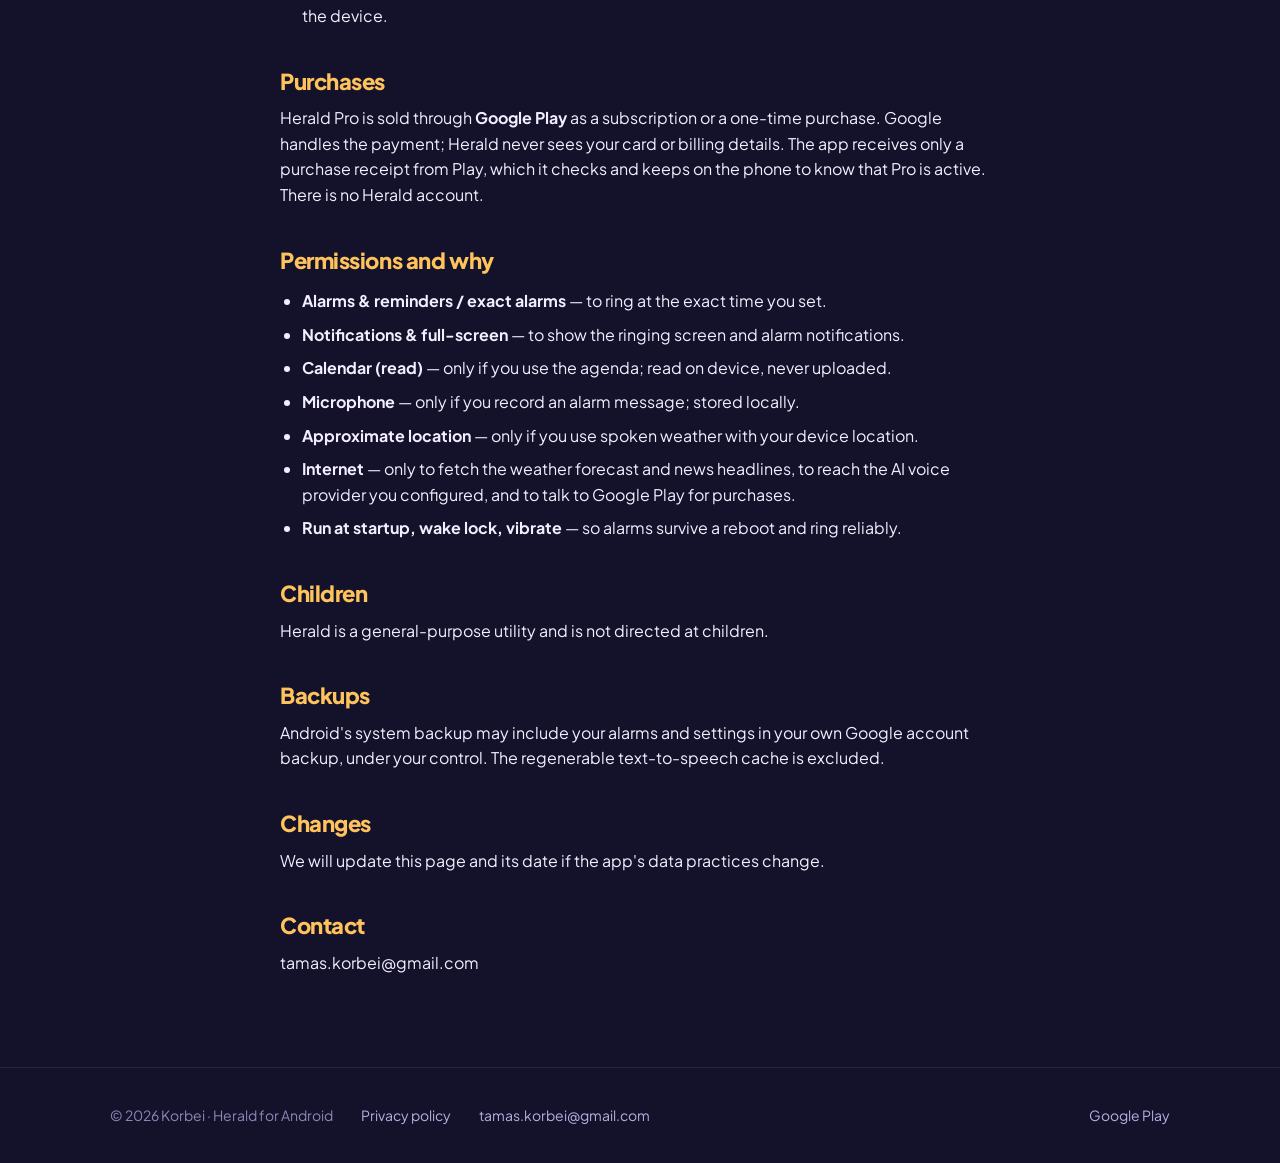
==== commit 5140fb9b: "Update privacy.html" ====
--- a/privacy.html
+++ b/privacy.html
@@ -72,7 +72,7 @@
 <h2>Changes</h2>
 <p>We will update this page and its date if the app's data practices change.</p>
 <h2>Contact</h2>
-<p>tamas.korbei@egroup.hu</p>
+<p>tamas.korbei@gmail.com</p>
 </main>
 
 <footer>
